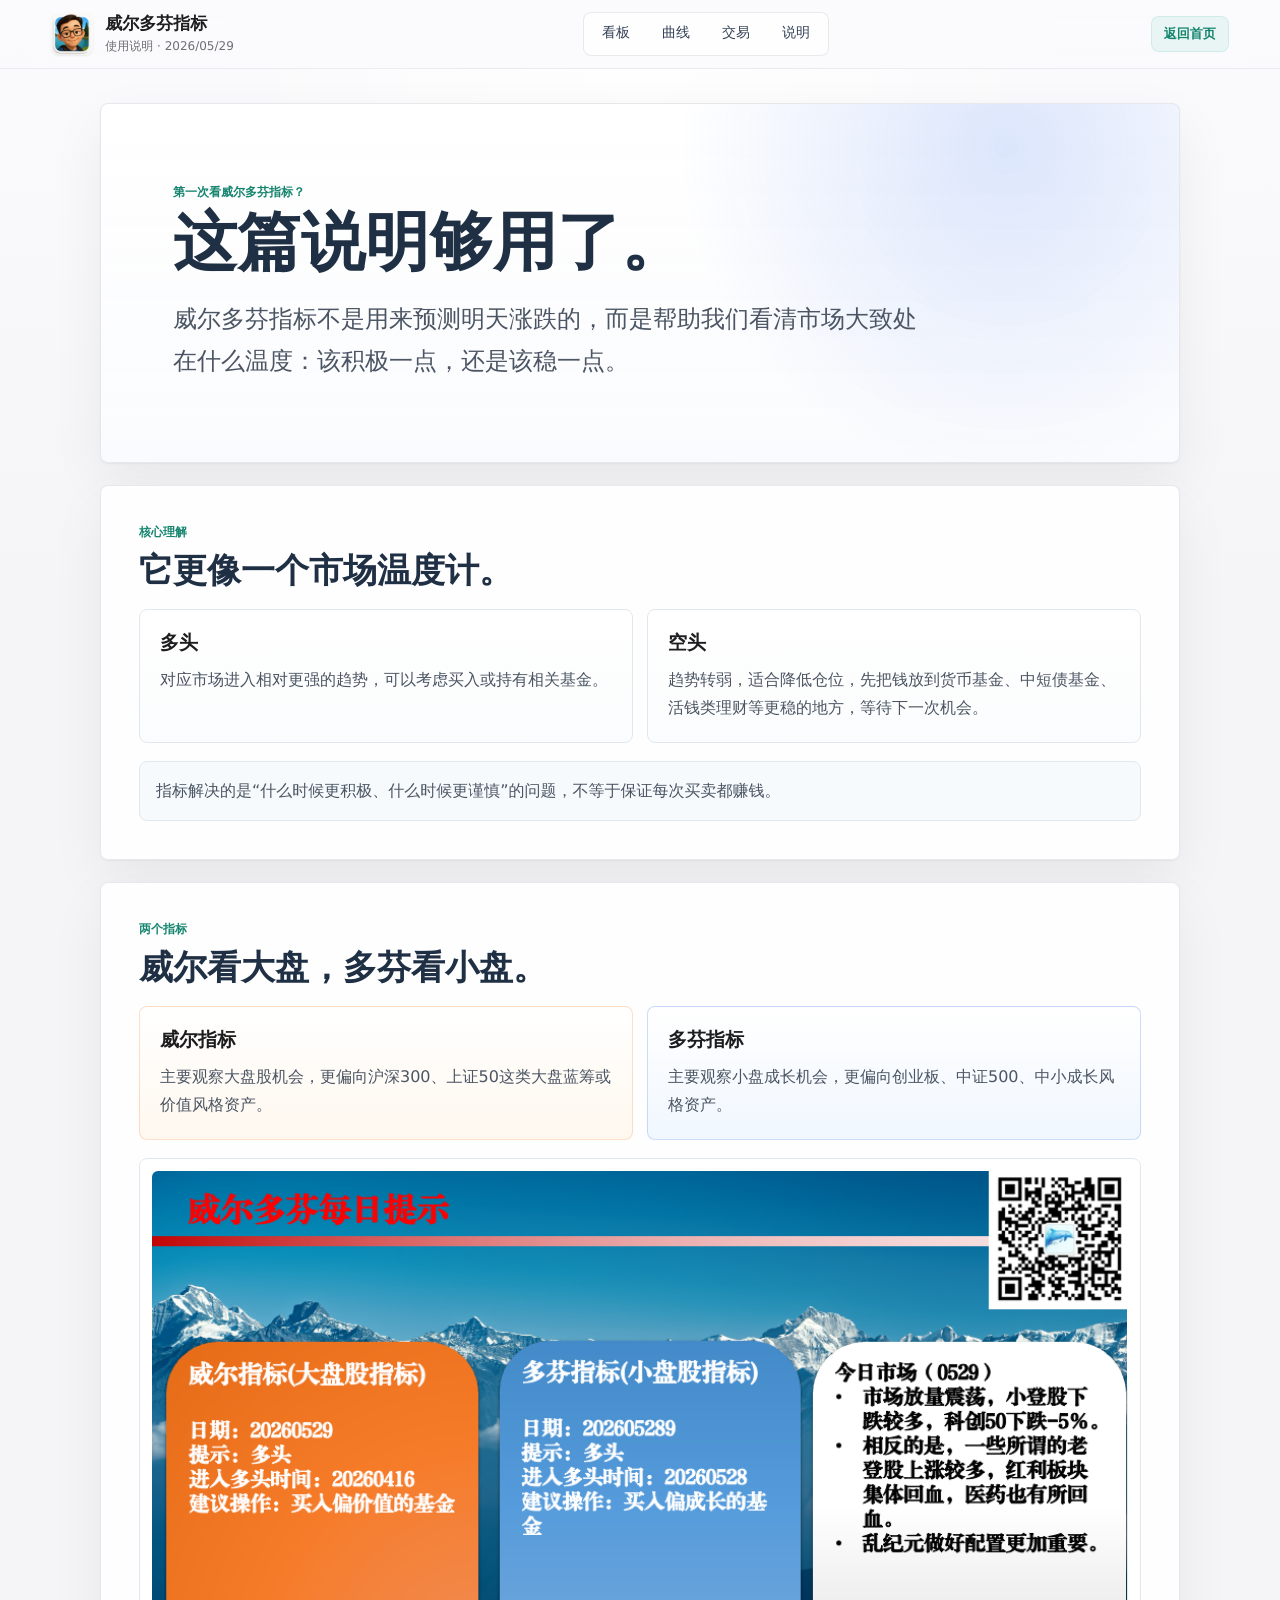
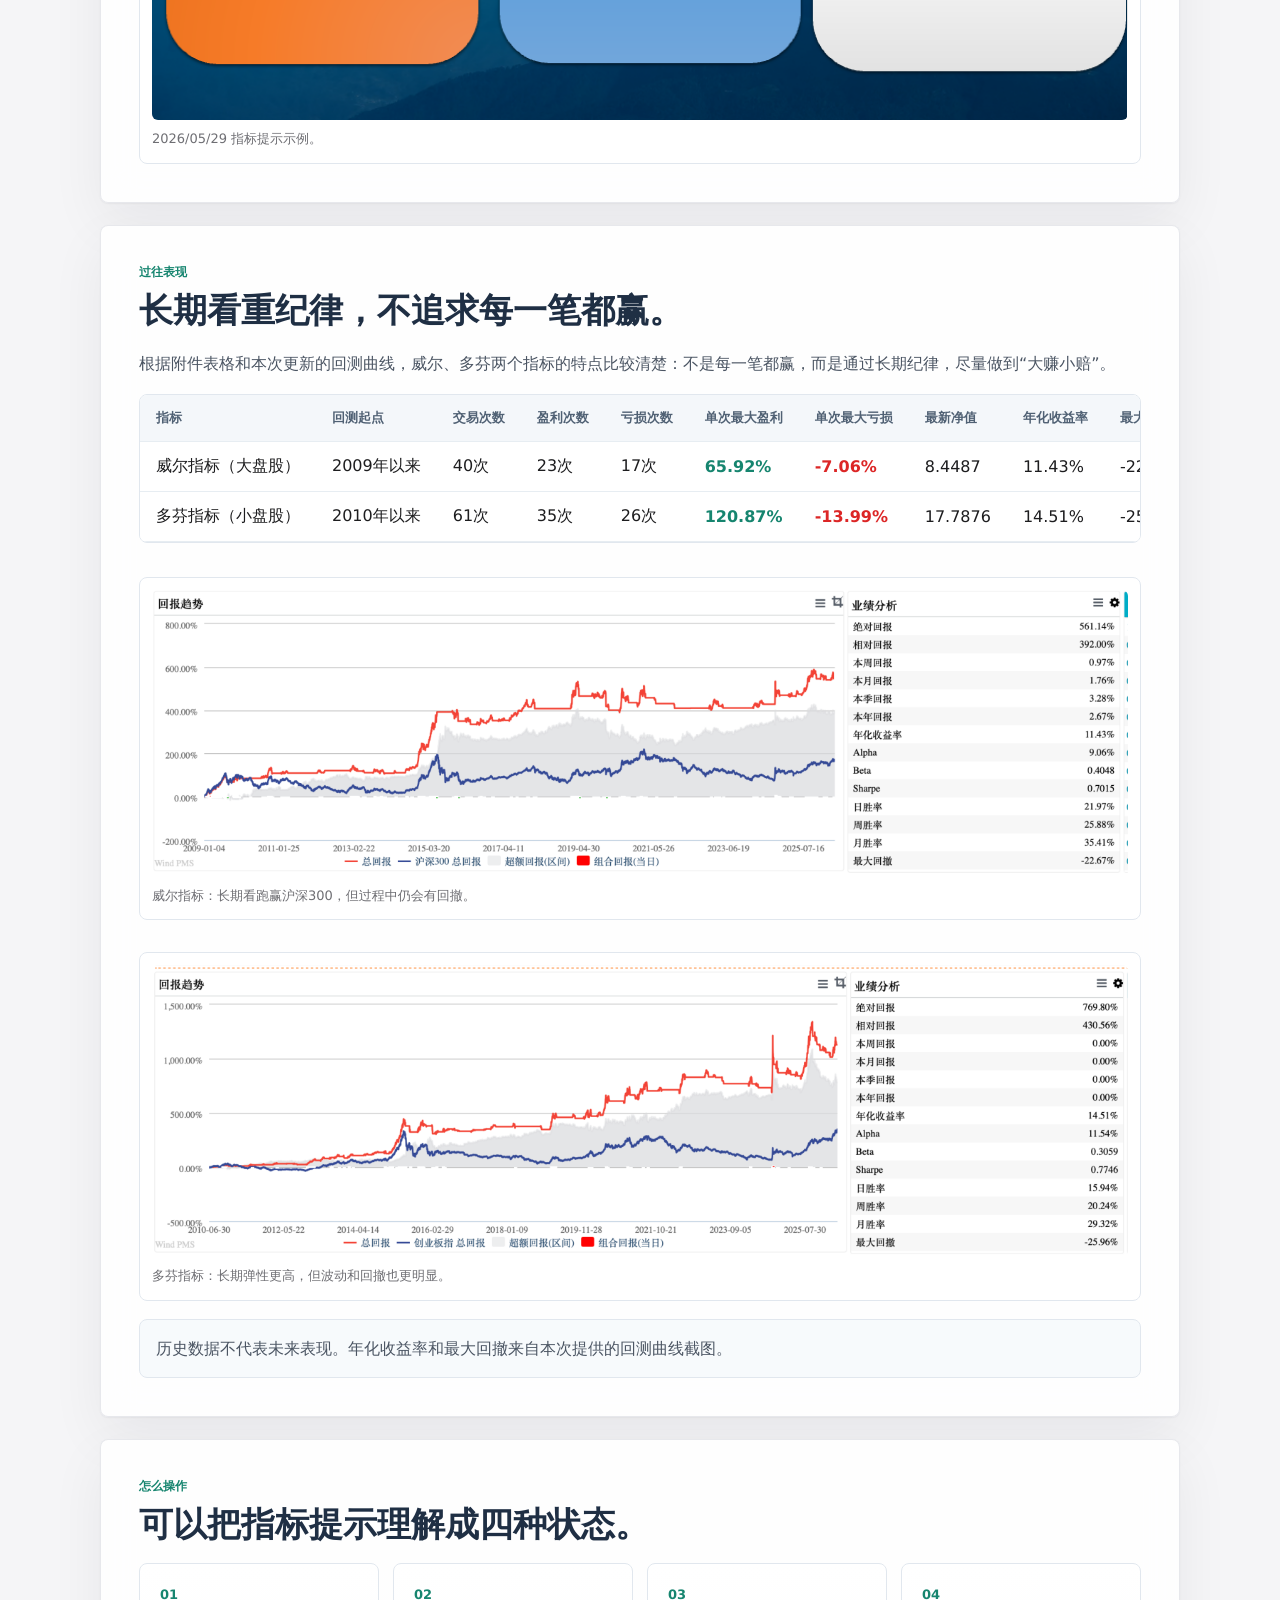
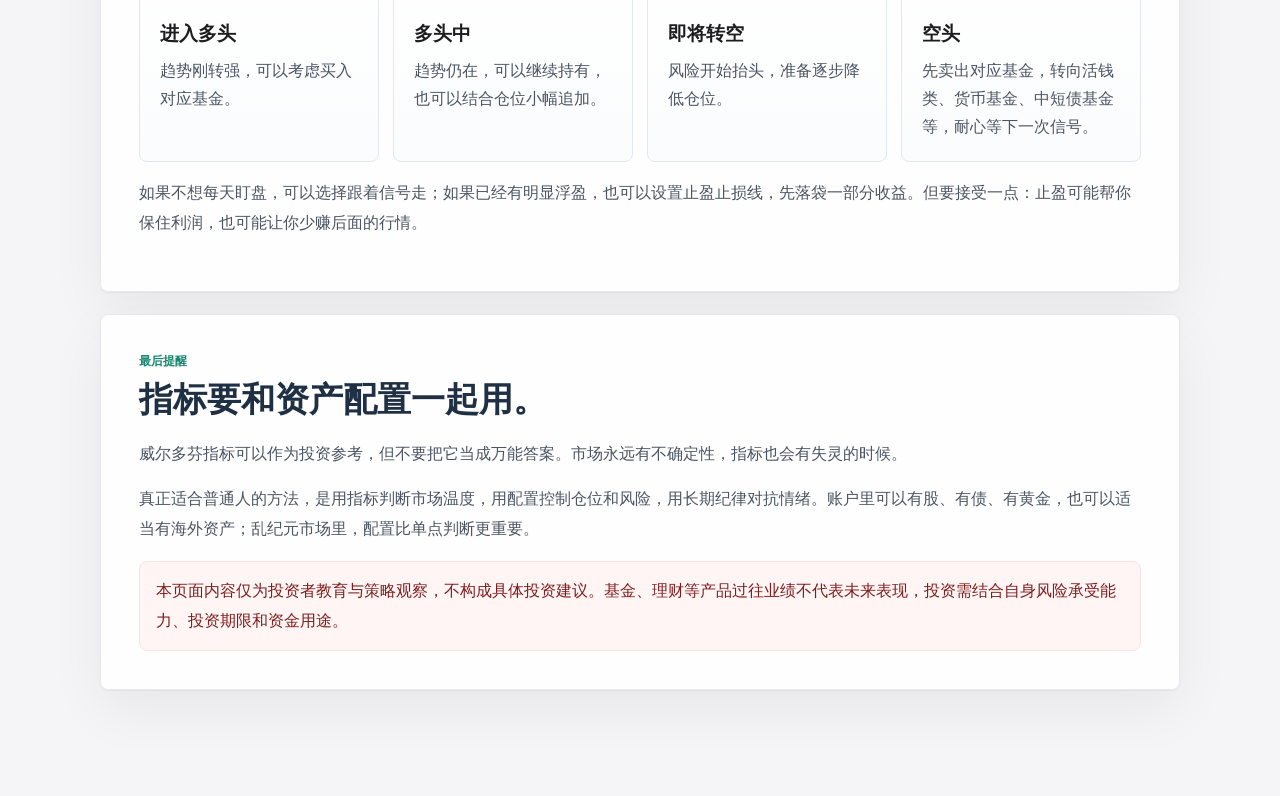
==== guide.html @ 6c005b2b "refine metrics trades and guide page" ====
<!doctype html>
<html lang="zh-CN">
  <head>
    <meta charset="utf-8" />
    <meta name="viewport" content="width=device-width, initial-scale=1" />
    <meta name="description" content="威尔多芬指标完整使用说明：指标含义、威尔与多芬区别、回测表现和使用方法。" />
    <title>使用说明 · 威尔多芬指标</title>
    <link rel="stylesheet" href="./public/styles.css" />
  </head>
  <body class="guide-page">
    <header class="topbar">
      <a class="brand" href="./index.html#overview" aria-label="返回威尔多芬指标首页">
        <img class="brand-mark" src="./public/assets/logo.jpeg" alt="" />
        <span>
          <strong>威尔多芬指标</strong>
          <small>使用说明 · 2026/05/29</small>
        </span>
      </a>
      <nav class="desktop-nav" aria-label="说明页导航">
        <a href="./index.html#overview">看板</a>
        <a href="./index.html#chart">曲线</a>
        <a href="./index.html#trades">交易</a>
        <a href="#top">说明</a>
      </nav>
      <a class="update-pill" href="./index.html#guide">返回首页</a>
    </header>

    <main class="guide-main" id="top">
      <section class="guide-hero">
        <p class="eyebrow">第一次看威尔多芬指标？</p>
        <h1>这篇说明够用了。</h1>
        <p>
          威尔多芬指标不是用来预测明天涨跌的，而是帮助我们看清市场大致处在什么温度：该积极一点，还是该稳一点。
        </p>
      </section>

      <section class="guide-section">
        <div class="guide-section-head">
          <p class="eyebrow">核心理解</p>
          <h2>它更像一个市场温度计。</h2>
        </div>
        <div class="guide-two-col">
          <article>
            <h3>多头</h3>
            <p>对应市场进入相对更强的趋势，可以考虑买入或持有相关基金。</p>
          </article>
          <article>
            <h3>空头</h3>
            <p>趋势转弱，适合降低仓位，先把钱放到货币基金、中短债基金、活钱类理财等更稳的地方，等待下一次机会。</p>
          </article>
        </div>
        <p class="guide-note">指标解决的是“什么时候更积极、什么时候更谨慎”的问题，不等于保证每次买卖都赚钱。</p>
      </section>

      <section class="guide-section">
        <div class="guide-section-head">
          <p class="eyebrow">两个指标</p>
          <h2>威尔看大盘，多芬看小盘。</h2>
        </div>
        <div class="guide-two-col">
          <article class="weiler-soft">
            <h3>威尔指标</h3>
            <p>主要观察大盘股机会，更偏向沪深300、上证50这类大盘蓝筹或价值风格资产。</p>
          </article>
          <article class="duofen-soft">
            <h3>多芬指标</h3>
            <p>主要观察小盘成长机会，更偏向创业板、中证500、中小成长风格资产。</p>
          </article>
        </div>
        <figure class="guide-figure">
          <img src="./public/assets/guide/daily-example.png" alt="威尔多芬每日提示示例图" />
          <figcaption>2026/05/29 指标提示示例。</figcaption>
        </figure>
      </section>

      <section class="guide-section">
        <div class="guide-section-head">
          <p class="eyebrow">过往表现</p>
          <h2>长期看重纪律，不追求每一笔都赢。</h2>
        </div>
        <p class="guide-copy">
          根据附件表格和本次更新的回测曲线，威尔、多芬两个指标的特点比较清楚：不是每一笔都赢，而是通过长期纪律，尽量做到“大赚小赔”。
        </p>
        <div class="guide-table-wrap">
          <table>
            <thead>
              <tr>
                <th>指标</th>
                <th>回测起点</th>
                <th>交易次数</th>
                <th>盈利次数</th>
                <th>亏损次数</th>
                <th>单次最大盈利</th>
                <th>单次最大亏损</th>
                <th>最新净值</th>
                <th>年化收益率</th>
                <th>最大回撤</th>
              </tr>
            </thead>
            <tbody>
              <tr>
                <td>威尔指标（大盘股）</td>
                <td>2009年以来</td>
                <td>40次</td>
                <td>23次</td>
                <td>17次</td>
                <td class="positive">65.92%</td>
                <td class="negative">-7.06%</td>
                <td>8.4487</td>
                <td>11.43%</td>
                <td>-22.67%</td>
              </tr>
              <tr>
                <td>多芬指标（小盘股）</td>
                <td>2010年以来</td>
                <td>61次</td>
                <td>35次</td>
                <td>26次</td>
                <td class="positive">120.87%</td>
                <td class="negative">-13.99%</td>
                <td>17.7876</td>
                <td>14.51%</td>
                <td>-25.96%</td>
              </tr>
            </tbody>
          </table>
        </div>
        <div class="guide-chart-grid">
          <figure class="guide-figure">
            <img src="./public/assets/guide/weiler-backtest.png" alt="威尔指标回测曲线" />
            <figcaption>威尔指标：长期看跑赢沪深300，但过程中仍会有回撤。</figcaption>
          </figure>
          <figure class="guide-figure">
            <img src="./public/assets/guide/duofen-backtest.png" alt="多芬指标回测曲线" />
            <figcaption>多芬指标：长期弹性更高，但波动和回撤也更明显。</figcaption>
          </figure>
        </div>
        <p class="guide-note">历史数据不代表未来表现。年化收益率和最大回撤来自本次提供的回测曲线截图。</p>
      </section>

      <section class="guide-section">
        <div class="guide-section-head">
          <p class="eyebrow">怎么操作</p>
          <h2>可以把指标提示理解成四种状态。</h2>
        </div>
        <div class="guide-steps">
          <article>
            <span>01</span>
            <h3>进入多头</h3>
            <p>趋势刚转强，可以考虑买入对应基金。</p>
          </article>
          <article>
            <span>02</span>
            <h3>多头中</h3>
            <p>趋势仍在，可以继续持有，也可以结合仓位小幅追加。</p>
          </article>
          <article>
            <span>03</span>
            <h3>即将转空</h3>
            <p>风险开始抬头，准备逐步降低仓位。</p>
          </article>
          <article>
            <span>04</span>
            <h3>空头</h3>
            <p>先卖出对应基金，转向活钱类、货币基金、中短债基金等，耐心等下一次信号。</p>
          </article>
        </div>
        <p class="guide-copy">
          如果不想每天盯盘，可以选择跟着信号走；如果已经有明显浮盈，也可以设置止盈止损线，先落袋一部分收益。但要接受一点：止盈可能帮你保住利润，也可能让你少赚后面的行情。
        </p>
      </section>

      <section class="guide-section">
        <div class="guide-section-head">
          <p class="eyebrow">最后提醒</p>
          <h2>指标要和资产配置一起用。</h2>
        </div>
        <p class="guide-copy">
          威尔多芬指标可以作为投资参考，但不要把它当成万能答案。市场永远有不确定性，指标也会有失灵的时候。
        </p>
        <p class="guide-copy">
          真正适合普通人的方法，是用指标判断市场温度，用配置控制仓位和风险，用长期纪律对抗情绪。账户里可以有股、有债、有黄金，也可以适当有海外资产；乱纪元市场里，配置比单点判断更重要。
        </p>
        <p class="guide-risk">
          本页面内容仅为投资者教育与策略观察，不构成具体投资建议。基金、理财等产品过往业绩不代表未来表现，投资需结合自身风险承受能力、投资期限和资金用途。
        </p>
      </section>
    </main>

    <nav class="mobile-nav" aria-label="移动端导航">
      <a href="./index.html#overview">看板</a>
      <a href="./index.html#chart">曲线</a>
      <a href="./index.html#trades">交易</a>
      <a href="#top">说明</a>
    </nav>
  </body>
</html>
---- public/styles.css ----
:root {
  color-scheme: light;
  --ink: #1d1d1f;
  --muted: #6e6e73;
  --line: #e5e7eb;
  --paper: #f5f5f7;
  --surface: #ffffff;
  --navy: #203d5c;
  --green: #16856f;
  --orange: #f97316;
  --orange-soft: #fff1e8;
  --blue: #2563eb;
  --blue-soft: #edf5ff;
  --red: #dc2626;
  --shadow: 0 18px 50px rgba(25, 45, 70, 0.08);
  --soft-shadow: 0 1px 2px rgba(15, 23, 42, 0.05), 0 20px 55px rgba(15, 23, 42, 0.06);
}

* {
  box-sizing: border-box;
}

html {
  scroll-behavior: smooth;
  scroll-padding-top: 88px;
}

body {
  margin: 0;
  color: var(--ink);
  background:
    radial-gradient(circle at 50% 0%, rgba(255, 255, 255, 0.92) 0, rgba(245, 245, 247, 0) 420px),
    linear-gradient(180deg, #fbfbfd 0%, #f5f5f7 580px),
    var(--paper);
  font-family:
    ui-sans-serif, system-ui, -apple-system, BlinkMacSystemFont, "SF Pro Display", "Segoe UI",
    "PingFang SC", "Microsoft YaHei", sans-serif;
  -webkit-font-smoothing: antialiased;
  text-rendering: geometricPrecision;
}

a {
  color: inherit;
  text-decoration: none;
}

button,
select {
  font: inherit;
}

.topbar {
  position: sticky;
  top: 0;
  z-index: 20;
  display: flex;
  align-items: center;
  justify-content: space-between;
  gap: 24px;
  min-height: 68px;
  padding: 12px clamp(18px, 4vw, 56px);
  background: rgba(251, 251, 253, 0.82);
  border-bottom: 1px solid rgba(229, 231, 235, 0.78);
  backdrop-filter: saturate(180%) blur(22px);
}

.brand {
  display: flex;
  align-items: center;
  gap: 12px;
  min-width: 210px;
}

.brand-mark {
  width: 42px;
  height: 42px;
  display: block;
  object-fit: cover;
  background: #ffffff;
  border-radius: 8px;
  box-shadow: 0 1px 2px rgba(15, 23, 42, 0.08);
}

.brand strong,
.brand small {
  display: block;
}

.brand strong {
  font-size: 17px;
}

.brand small {
  color: var(--muted);
  margin-top: 2px;
  font-size: 12px;
}

.desktop-nav {
  display: flex;
  align-items: center;
  justify-content: center;
  gap: 4px;
  padding: 4px;
  background: rgba(255, 255, 255, 0.72);
  border: 1px solid rgba(229, 231, 235, 0.9);
  border-radius: 8px;
  box-shadow: inset 0 1px 0 rgba(255, 255, 255, 0.74);
}

.desktop-nav a {
  padding: 8px 14px;
  border-radius: 6px;
  color: #334155;
  font-size: 14px;
}

.desktop-nav a:hover {
  background: rgba(245, 245, 247, 0.92);
  color: var(--navy);
}

.update-pill {
  white-space: nowrap;
  padding: 8px 12px;
  color: var(--green);
  background: rgba(232, 246, 243, 0.9);
  border: 1px solid rgba(204, 235, 228, 0.88);
  border-radius: 8px;
  font-size: 13px;
  font-weight: 700;
}

main {
  width: min(1180px, calc(100% - 32px));
  margin: 0 auto;
  padding: 34px 0 106px;
}

.overview {
  display: grid;
  grid-template-columns: minmax(0, 0.96fr) minmax(460px, 1.04fr);
  align-items: stretch;
  gap: 18px;
  min-height: 430px;
}

.overview-copy {
  display: flex;
  flex-direction: column;
  justify-content: center;
  padding: 42px;
  background: rgba(255, 255, 255, 0.86);
  border: 1px solid rgba(229, 231, 235, 0.92);
  border-radius: 8px;
  box-shadow: var(--soft-shadow);
  backdrop-filter: blur(18px);
}

.eyebrow {
  margin: 0 0 10px;
  color: var(--green);
  font-size: 12px;
  font-weight: 800;
  letter-spacing: 0;
}

h1,
h2,
h3,
p {
  overflow-wrap: anywhere;
}

h1 {
  max-width: 720px;
  margin: 0;
  color: #1f2f44;
  font-size: clamp(36px, 5vw, 64px);
  line-height: 1.03;
  font-weight: 800;
}

h2 {
  margin: 0;
  color: #1f2f44;
  font-size: clamp(25px, 3vw, 34px);
  line-height: 1.18;
}

h3 {
  margin: 0 0 10px;
  font-size: 19px;
}

.lead {
  margin: 22px 0 0;
  max-width: 680px;
  color: #4b5563;
  font-size: 17px;
  line-height: 1.8;
}

.hero-actions {
  display: flex;
  gap: 10px;
  margin-top: 28px;
}

.mode-button,
.segment {
  border: 1px solid #d7dde5;
  background: rgba(255, 255, 255, 0.92);
  color: #334155;
  cursor: pointer;
  transition: 0.18s ease;
}

.mode-button:hover,
.segment:hover {
  border-color: #b7c3d0;
  background: #f8fafc;
}

.mode-button {
  min-width: 86px;
  padding: 10px 18px;
  border-radius: 8px;
  font-weight: 800;
}

.mode-button.active,
.segment.active {
  color: white;
  background: linear-gradient(180deg, #2f5a85, #214565);
  border-color: #214565;
  box-shadow: inset 0 1px 0 rgba(255, 255, 255, 0.18), 0 8px 18px rgba(32, 61, 92, 0.16);
}

.signal-board {
  display: grid;
  grid-template-columns: 1fr;
  gap: 16px;
}

.signal-panel {
  display: flex;
  flex-direction: column;
  justify-content: space-between;
  min-height: 206px;
  padding: 28px;
  border-radius: 8px;
  border: 1px solid rgba(255, 255, 255, 0.42);
  box-shadow: var(--soft-shadow);
}

.signal-panel.active-signal {
  outline: 3px solid rgba(35, 71, 109, 0.18);
  outline-offset: 3px;
}

.signal-panel > div:first-child {
  display: flex;
  align-items: flex-start;
  justify-content: space-between;
  gap: 18px;
}

.signal-panel strong {
  font-size: clamp(38px, 5vw, 58px);
  line-height: 1;
}

.panel-label {
  font-size: 24px;
  font-weight: 900;
}

.signal-panel dl {
  display: grid;
  grid-template-columns: 1fr 1fr;
  gap: 12px;
  margin: 24px 0 0;
}

.signal-panel dt {
  color: rgba(255, 255, 255, 0.76);
  font-size: 13px;
}

.signal-panel dd {
  margin: 5px 0 0;
  color: white;
  font-size: 18px;
  font-weight: 800;
}

.signal-panel p {
  margin: 20px 0 0;
  color: rgba(255, 255, 255, 0.92);
  line-height: 1.7;
}

.signal-weiler {
  color: white;
  background:
    linear-gradient(135deg, rgba(120, 45, 12, 0.18), rgba(255, 255, 255, 0) 46%),
    linear-gradient(135deg, #dc5a13, #f97316 58%, #ffb179);
}

.signal-duofen {
  color: white;
  background:
    linear-gradient(135deg, rgba(13, 42, 92, 0.22), rgba(255, 255, 255, 0) 48%),
    linear-gradient(135deg, #1d5fb8, #2563eb 62%, #75b7ff);
}

.daily-image-band {
  margin-top: 22px;
  padding: 18px;
  background: rgba(255, 255, 255, 0.78);
  border: 1px solid rgba(229, 231, 235, 0.92);
  border-radius: 8px;
  box-shadow: var(--soft-shadow);
  backdrop-filter: blur(18px);
}

.daily-image-band img {
  display: block;
  width: 100%;
  height: auto;
  aspect-ratio: 16 / 9;
  max-height: 520px;
  object-fit: contain;
  border-radius: 6px;
  background: #0b4f72;
}

.section {
  scroll-margin-top: 88px;
  margin-top: 24px;
  padding: clamp(22px, 4vw, 34px);
  background: rgba(255, 255, 255, 0.86);
  border: 1px solid rgba(229, 231, 235, 0.92);
  border-radius: 8px;
  box-shadow: var(--soft-shadow);
  backdrop-filter: blur(18px);
}

.section-heading {
  display: flex;
  align-items: flex-end;
  justify-content: space-between;
  gap: 20px;
  margin-bottom: 22px;
}

.segmented {
  display: flex;
  gap: 4px;
  padding: 4px;
  background: #f2f4f7;
  border: 1px solid #dfe5ec;
  border-radius: 8px;
}

.segment {
  min-width: 72px;
  padding: 9px 14px;
  border-radius: 6px;
  font-weight: 800;
}

.chart-surface {
  position: relative;
  min-height: 386px;
  padding: 16px;
  background: linear-gradient(180deg, #ffffff, #fbfcfd);
  border: 1px solid #e1e7ee;
  border-radius: 8px;
}

#navChart {
  display: block;
  width: 100%;
  height: 366px;
}

.chart-tooltip {
  position: absolute;
  min-width: 176px;
  padding: 10px 12px;
  background: rgba(24, 35, 49, 0.94);
  color: white;
  border-radius: 8px;
  font-size: 13px;
  pointer-events: none;
  transform: translate(-50%, calc(-100% - 12px));
}

.chart-tooltip strong,
.chart-tooltip span {
  display: block;
}

.chart-tooltip span {
  margin-top: 4px;
  color: #dbeafe;
}

.metrics-panel {
  display: grid;
  grid-template-columns: repeat(4, minmax(0, 1fr));
  gap: 12px;
  margin-top: 14px;
}

.metric {
  display: flex;
  flex-direction: column;
  justify-content: center;
  min-height: 106px;
  padding: 18px;
  position: relative;
  overflow: hidden;
  border: 1px solid rgba(225, 231, 238, 0.96);
  border-radius: 8px;
  background:
    linear-gradient(180deg, rgba(255, 255, 255, 0.96), rgba(249, 251, 253, 0.96)),
    #ffffff;
  box-shadow: 0 12px 32px rgba(31, 47, 68, 0.06);
}

.metric::before {
  content: "";
  position: absolute;
  inset: 0 auto 0 0;
  width: 3px;
  background: linear-gradient(180deg, rgba(22, 133, 111, 0.88), rgba(37, 99, 235, 0.76));
}

.metric-primary {
  grid-column: span 2;
  min-height: 128px;
  color: white;
  background:
    radial-gradient(circle at 82% 8%, rgba(255, 255, 255, 0.24), rgba(255, 255, 255, 0) 34%),
    linear-gradient(135deg, #203d5c, #2d638f 54%, #6a9bc6);
  border-color: rgba(255, 255, 255, 0.26);
}

.metric-primary::before {
  width: 0;
}

.metric span {
  color: var(--muted);
  font-size: 13px;
}

.metric strong {
  margin-top: 6px;
  color: #203d5c;
  font-size: 24px;
}

.metric small {
  margin-top: 7px;
  color: #758399;
  font-size: 12px;
  line-height: 1.4;
}

.metric-primary span,
.metric-primary small,
.metric-primary strong {
  color: white;
}

.metric-primary span,
.metric-primary small {
  opacity: 0.82;
}

.metric-primary strong {
  font-size: clamp(30px, 4vw, 42px);
  line-height: 1.05;
}

.metric.compact strong {
  font-size: 21px;
}

.body-copy {
  margin: 14px 0 0;
  color: #4b5563;
  font-size: 16px;
  line-height: 1.8;
}

.trade-extremes {
  display: grid;
  grid-template-columns: 1fr 1fr;
  gap: 12px;
}

.trade-extremes article {
  min-height: 132px;
  padding: 18px;
  background: linear-gradient(180deg, #ffffff, #fbfcfd);
  border: 1px solid #e1e7ee;
  border-radius: 8px;
}

.trade-extremes span,
.trade-extremes small {
  display: block;
  color: var(--muted);
}

.trade-extremes strong {
  display: block;
  margin: 12px 0;
  font-size: 28px;
}

.trade-extremes article:first-child strong {
  color: var(--green);
}

.trade-extremes article:last-child strong {
  color: var(--red);
}

.trade-tools {
  display: flex;
  align-items: center;
  gap: 10px;
  flex-wrap: wrap;
}

.mini-segmented {
  display: flex;
  gap: 4px;
  padding: 4px;
  background: #f2f4f7;
  border: 1px solid #dfe5ec;
  border-radius: 8px;
}

.mini-segment {
  min-width: 64px;
  padding: 8px 12px;
  color: #334155;
  background: transparent;
  border: 0;
  border-radius: 6px;
  cursor: pointer;
  font-weight: 800;
}

.mini-segment.active {
  color: white;
  background: linear-gradient(180deg, #2f5a85, #214565);
  box-shadow: 0 6px 14px rgba(32, 61, 92, 0.14);
}

.select-label {
  display: flex;
  align-items: center;
  gap: 8px;
  color: var(--muted);
  font-size: 13px;
}

select {
  min-width: 90px;
  padding: 9px 30px 9px 10px;
  color: var(--ink);
  background: #ffffff;
  border: 1px solid #d7dde5;
  border-radius: 8px;
}

.table-wrap {
  overflow-x: auto;
  border: 1px solid #e1e7ee;
  border-radius: 8px;
}

table {
  width: 100%;
  min-width: 700px;
  border-collapse: collapse;
  background: white;
}

th,
td {
  padding: 14px 16px;
  text-align: left;
  border-bottom: 1px solid #e7edf2;
  white-space: nowrap;
}

th {
  color: #506174;
  background: #f4f7fa;
  font-size: 13px;
}

tbody tr:hover {
  background: #f8fafc;
}

.positive {
  color: var(--green);
  font-weight: 900;
}

.negative {
  color: var(--red);
  font-weight: 900;
}

.tag {
  display: inline-flex;
  align-items: center;
  min-width: 48px;
  justify-content: center;
  padding: 4px 8px;
  border-radius: 6px;
  font-size: 12px;
  font-weight: 800;
}

.tag.win {
  color: #0f766e;
  background: #e8f6f3;
}

.tag.loss {
  color: #b91c1c;
  background: #fff0f0;
}

.trade-cards {
  display: none;
}

.guide-grid {
  display: grid;
  grid-template-columns: repeat(3, 1fr);
  gap: 14px;
  margin-top: 20px;
}

.guide-lead {
  max-width: 820px;
  margin: 14px 0 0;
  color: #4b5563;
  font-size: 16px;
  line-height: 1.8;
}

.guide-grid article {
  padding: 18px;
  border: 1px solid #e1e7ee;
  border-radius: 8px;
  background: linear-gradient(180deg, #ffffff, #fbfcfd);
}

.guide-grid p {
  margin: 0;
  color: #4b5563;
  line-height: 1.75;
}

.guide-link {
  display: inline-flex;
  align-items: center;
  margin-top: 20px;
  padding: 10px 14px;
  color: white;
  background: linear-gradient(180deg, #2f5a85, #214565);
  border-radius: 8px;
  font-weight: 800;
  box-shadow: 0 10px 22px rgba(32, 61, 92, 0.14);
}

.disclaimer {
  margin: 22px 0 0;
  padding-top: 18px;
  color: var(--muted);
  border-top: 1px solid #e7edf2;
  font-size: 13px;
}

.mobile-nav {
  display: none;
}

.site-stats {
  display: grid;
  grid-template-columns: minmax(0, 0.58fr) minmax(0, 1fr);
  gap: 16px;
  align-items: start;
  margin-top: 18px;
  padding: 18px 20px;
  background:
    linear-gradient(180deg, rgba(255, 255, 255, 0.92), rgba(250, 251, 253, 0.92)),
    #ffffff;
  border: 1px solid rgba(229, 231, 235, 0.96);
  border-radius: 8px;
  box-shadow: var(--soft-shadow);
  backdrop-filter: blur(18px);
}

.stats-grid {
  display: grid;
  grid-template-columns: repeat(3, minmax(0, 1fr));
  gap: 10px;
}

.stats-grid article {
  min-height: 88px;
  padding: 14px;
  background: linear-gradient(180deg, #ffffff, #fbfcfd);
  border: 1px solid #e1e7ee;
  border-radius: 8px;
}

.stats-grid span,
.stats-grid small {
  display: block;
}

.stats-grid article > span {
  color: var(--muted);
  font-size: 12px;
}

.stats-grid strong {
  display: block;
  margin: 8px 0 5px;
  color: #1f2f44;
  font-size: clamp(19px, 2.2vw, 24px);
  line-height: 1.05;
}

.stats-grid small {
  color: var(--muted);
  font-size: 11px;
  line-height: 1.5;
}

.guide-main {
  width: min(1080px, calc(100% - 32px));
}

.guide-hero {
  min-height: 360px;
  display: flex;
  flex-direction: column;
  justify-content: center;
  padding: clamp(34px, 6vw, 72px);
  background:
    radial-gradient(circle at 84% 12%, rgba(37, 99, 235, 0.16), rgba(37, 99, 235, 0) 34%),
    linear-gradient(180deg, rgba(255, 255, 255, 0.94), rgba(250, 251, 253, 0.9));
  border: 1px solid rgba(229, 231, 235, 0.92);
  border-radius: 8px;
  box-shadow: var(--soft-shadow);
}

.guide-hero p:not(.eyebrow) {
  max-width: 760px;
  margin: 22px 0 0;
  color: #4b5563;
  font-size: clamp(18px, 2.6vw, 24px);
  line-height: 1.75;
}

.guide-section {
  margin-top: 22px;
  padding: clamp(24px, 4vw, 38px);
  background: rgba(255, 255, 255, 0.88);
  border: 1px solid rgba(229, 231, 235, 0.92);
  border-radius: 8px;
  box-shadow: var(--soft-shadow);
  backdrop-filter: blur(18px);
}

.guide-section-head {
  max-width: 820px;
  margin-bottom: 18px;
}

.guide-copy,
.guide-note,
.guide-risk {
  color: #4b5563;
  font-size: 16px;
  line-height: 1.85;
}

.guide-note,
.guide-risk {
  margin: 18px 0 0;
  padding: 14px 16px;
  background: #f7fafc;
  border: 1px solid #e1e7ee;
  border-radius: 8px;
}

.guide-risk {
  color: #7f1d1d;
  background: #fff5f5;
  border-color: #fee2e2;
}

.guide-two-col,
.guide-chart-grid,
.guide-steps {
  display: grid;
  gap: 14px;
}

.guide-two-col {
  grid-template-columns: repeat(2, minmax(0, 1fr));
}

.guide-two-col article,
.guide-steps article {
  padding: 20px;
  background: linear-gradient(180deg, #ffffff, #fbfcfd);
  border: 1px solid #e1e7ee;
  border-radius: 8px;
}

.guide-two-col p,
.guide-steps p {
  margin: 0;
  color: #4b5563;
  line-height: 1.75;
}

.weiler-soft {
  border-color: rgba(249, 115, 22, 0.22) !important;
  background:
    linear-gradient(180deg, rgba(255, 255, 255, 0.96), rgba(255, 247, 237, 0.9)),
    #ffffff !important;
}

.duofen-soft {
  border-color: rgba(37, 99, 235, 0.22) !important;
  background:
    linear-gradient(180deg, rgba(255, 255, 255, 0.96), rgba(239, 246, 255, 0.9)),
    #ffffff !important;
}

.guide-figure {
  margin: 18px 0 0;
  padding: 12px;
  background: #ffffff;
  border: 1px solid #e1e7ee;
  border-radius: 8px;
}

.guide-figure img {
  display: block;
  width: 100%;
  height: auto;
  border-radius: 6px;
}

.guide-figure figcaption {
  margin-top: 10px;
  color: var(--muted);
  font-size: 13px;
  line-height: 1.6;
}

.guide-table-wrap {
  margin-top: 16px;
  overflow-x: auto;
  border: 1px solid #e1e7ee;
  border-radius: 8px;
}

.guide-chart-grid {
  grid-template-columns: 1fr;
  margin-top: 16px;
}

.guide-steps {
  grid-template-columns: repeat(4, minmax(0, 1fr));
}

.guide-steps span {
  display: inline-flex;
  margin-bottom: 18px;
  color: var(--green);
  font-size: 13px;
  font-weight: 900;
}

@media (max-width: 920px) {
  .topbar {
    min-height: 64px;
    padding: 10px 16px;
  }

  .desktop-nav,
  .update-pill {
    display: none;
  }

  main {
    width: min(100% - 24px, 760px);
    padding: 18px 0 84px;
  }

  .overview,
  .guide-grid,
  .guide-two-col,
  .guide-steps,
  .site-stats {
    grid-template-columns: 1fr;
  }

  .overview-copy {
    padding: 26px;
  }

  .signal-panel {
    min-height: 186px;
    padding: 22px;
  }

  .signal-panel:not(.active-signal) {
    display: none;
  }

  .panel-label {
    font-size: 21px;
  }

  .daily-image-band {
    padding: 10px;
  }

  .section-heading {
    align-items: flex-start;
    flex-direction: column;
  }

  .segmented,
  .trade-tools {
    width: 100%;
  }

  .segment {
    flex: 1;
  }

  .metrics-panel {
    grid-template-columns: repeat(2, minmax(0, 1fr));
  }

  .metric-primary {
    grid-column: span 1;
  }

  .chart-surface {
    min-height: 320px;
    padding: 10px;
  }

  #navChart {
    height: 300px;
  }

  .table-wrap {
    display: none;
  }

  .trade-cards {
    display: grid;
    gap: 10px;
  }

  .trade-card {
    padding: 14px;
    background: linear-gradient(180deg, #ffffff, #fbfcfd);
    border: 1px solid #e1e7ee;
    border-radius: 8px;
  }

  .trade-card-top,
  .trade-card-grid {
    display: flex;
    align-items: center;
    justify-content: space-between;
    gap: 12px;
  }

  .trade-card-top strong {
    font-size: 18px;
  }

  .trade-card-grid {
    margin-top: 10px;
    color: var(--muted);
    font-size: 13px;
  }

  .mobile-nav {
    position: fixed;
    right: 12px;
    bottom: 12px;
    left: 12px;
    z-index: 30;
    display: grid;
    grid-template-columns: repeat(4, 1fr);
    padding: 6px;
    background: rgba(255, 255, 255, 0.94);
    border: 1px solid rgba(229, 231, 235, 0.92);
    border-radius: 8px;
    box-shadow: 0 14px 38px rgba(25, 45, 70, 0.16);
    backdrop-filter: blur(16px);
  }

  .stats-grid {
    grid-template-columns: repeat(2, minmax(0, 1fr));
  }

  .guide-hero {
    min-height: 300px;
  }

  .mobile-nav a {
    padding: 10px 8px;
    text-align: center;
    color: #334155;
    border-radius: 6px;
    font-size: 13px;
    font-weight: 800;
  }

  .mobile-nav a:active {
    background: #edf4f9;
  }
}

@media (max-width: 560px) {
  .brand {
    min-width: 0;
  }

  .brand small {
    display: none;
  }

  .overview-copy,
  .section,
  .guide-section,
  .site-stats {
    padding: 20px;
  }

  .signal-panel dl,
  .trade-extremes,
  .metrics-panel,
  .stats-grid {
    grid-template-columns: 1fr;
  }

  .signal-panel strong {
    font-size: 42px;
  }

  .signal-panel p {
    font-size: 14px;
  }

  .daily-image-band img {
    max-height: 360px;
  }

  .trade-tools {
    display: grid;
    grid-template-columns: 1fr 1fr;
  }

  .mini-segmented {
    grid-column: 1 / -1;
  }

  .select-label {
    align-items: stretch;
    flex-direction: column;
    gap: 5px;
  }

  select {
    width: 100%;
  }
}
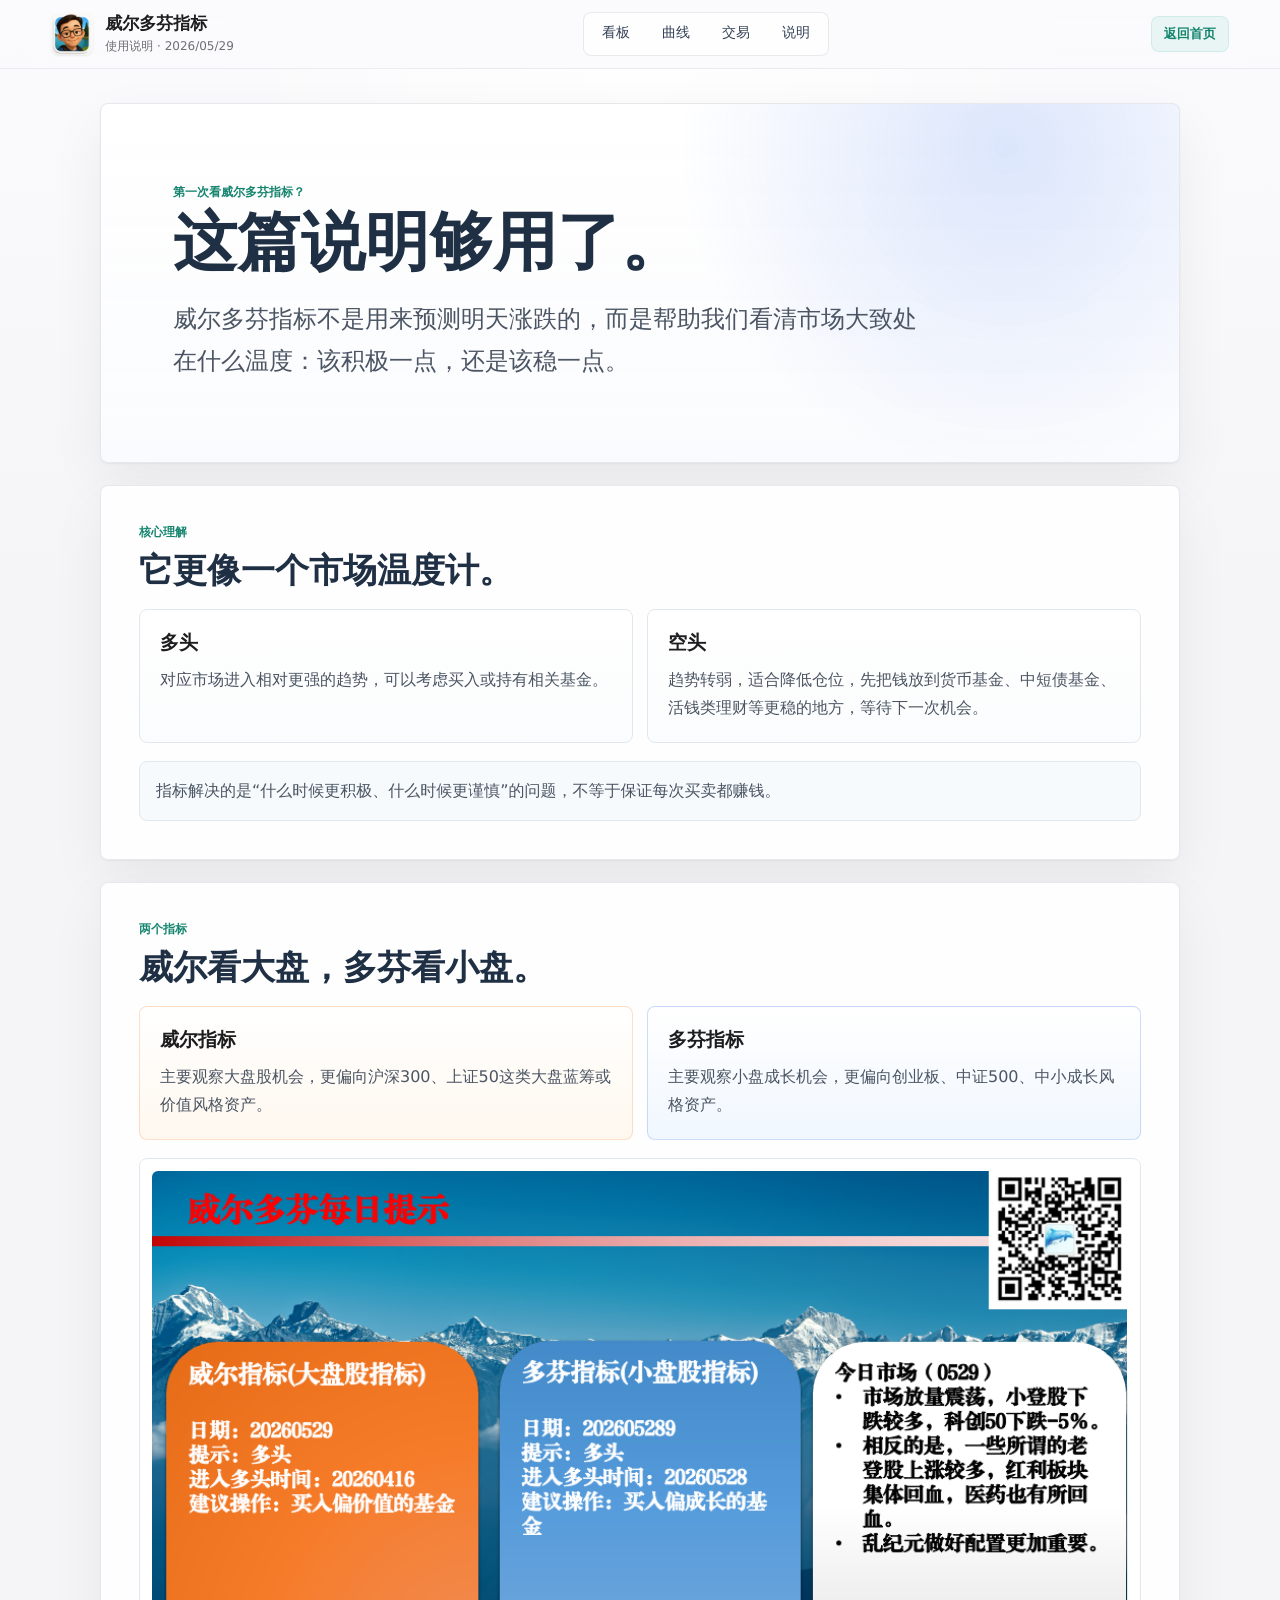
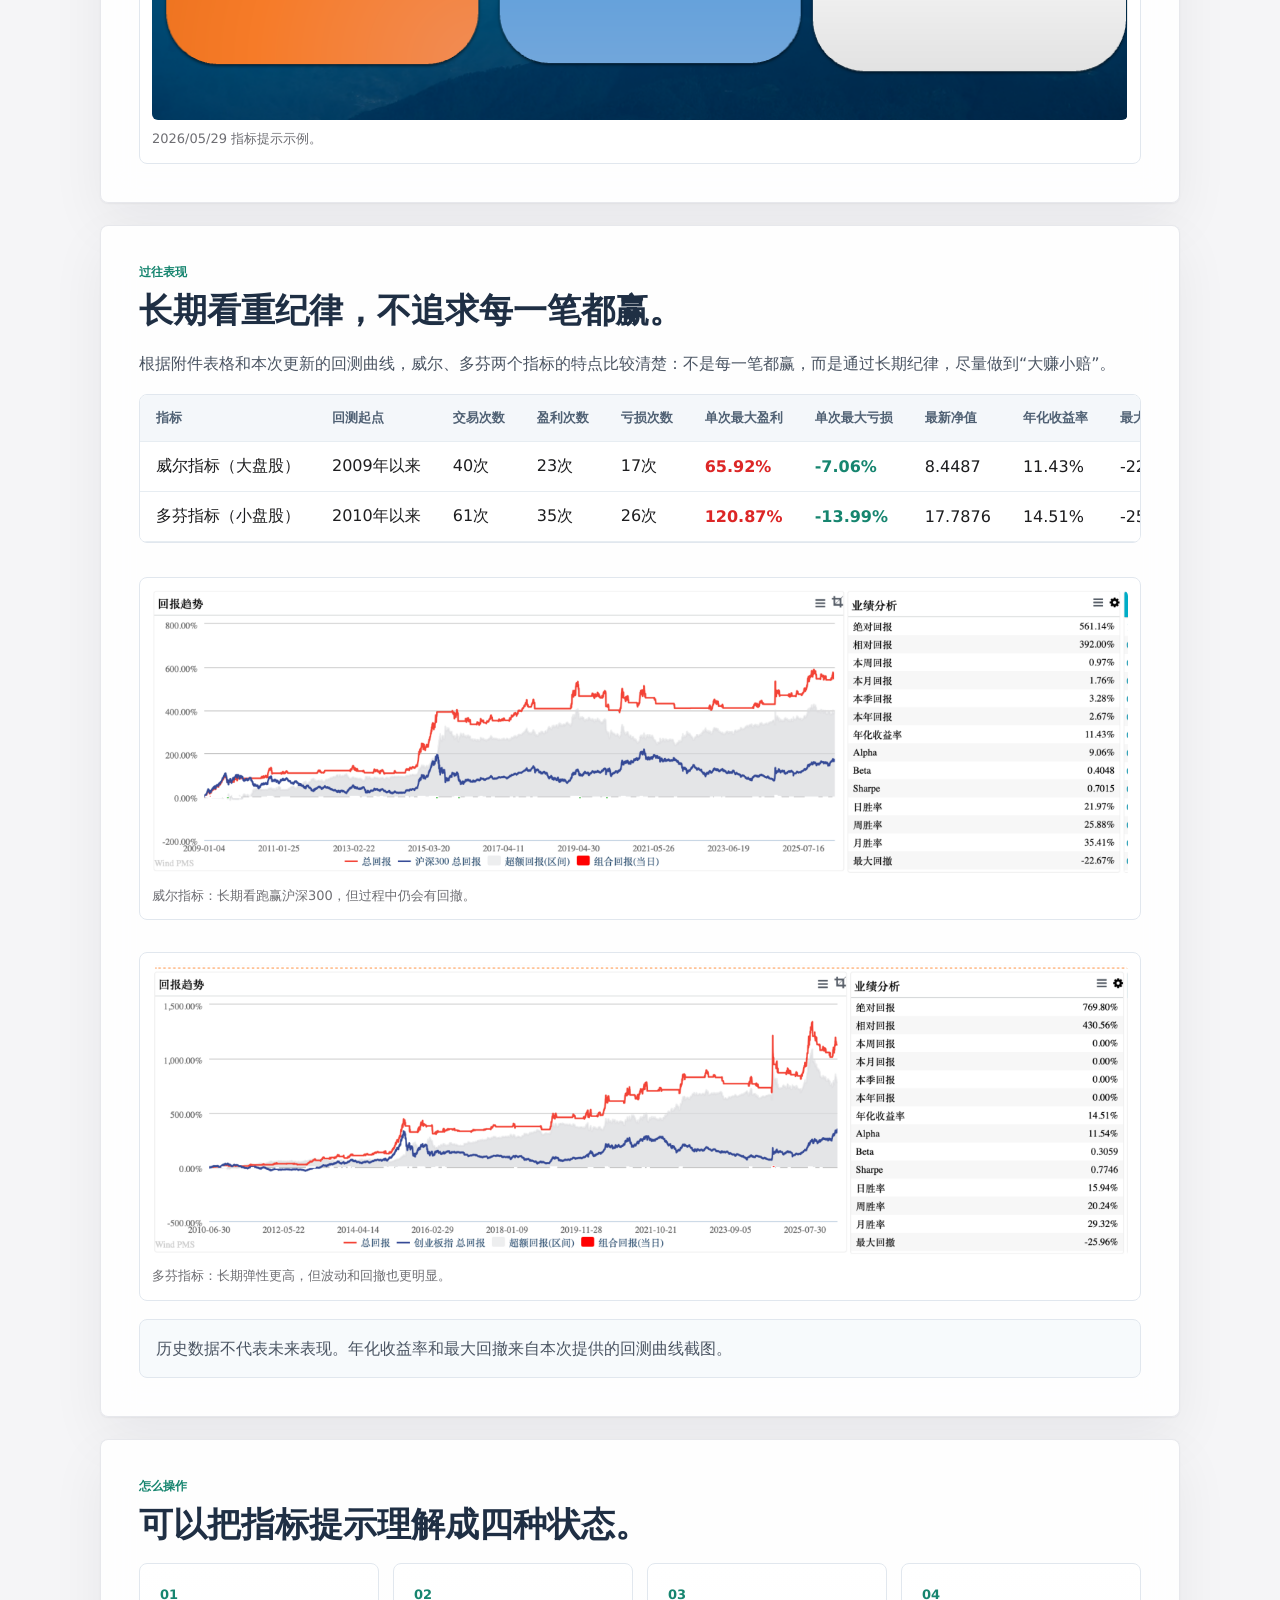
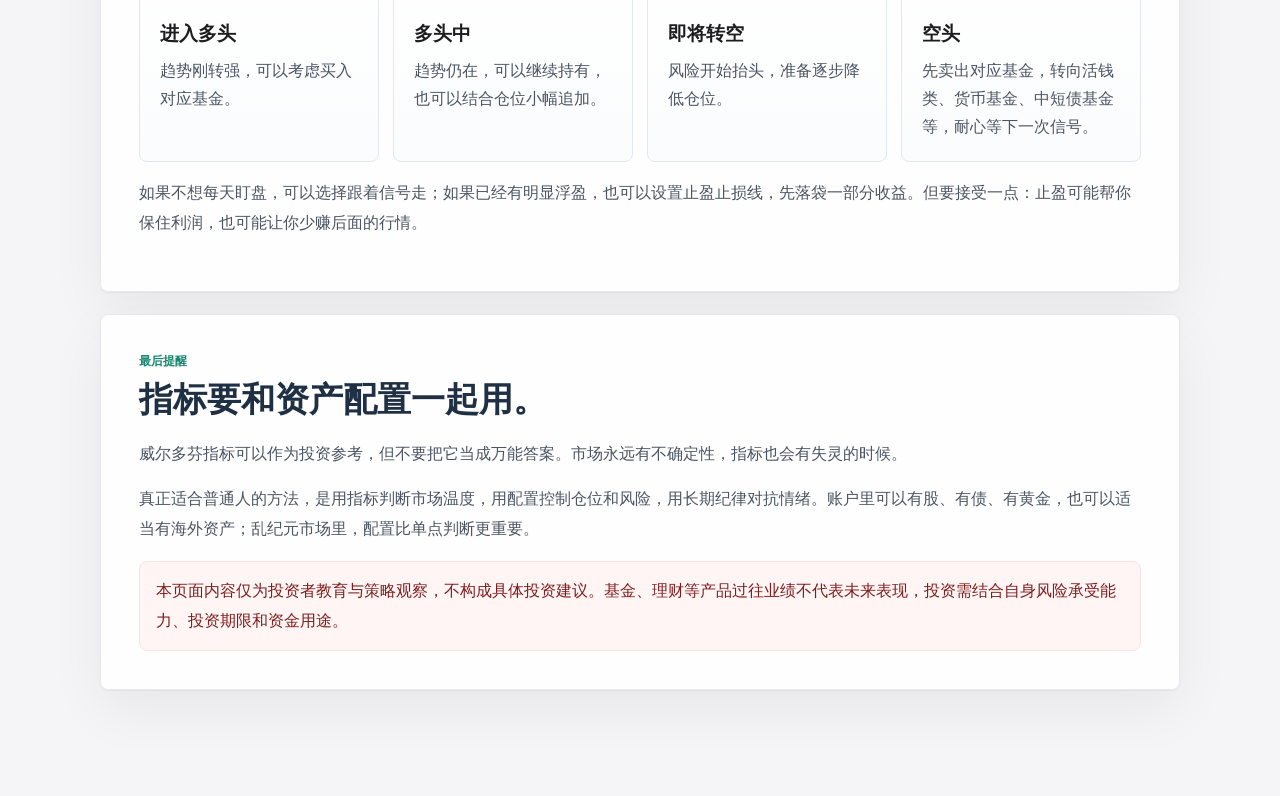
==== commit e02ecec7: "use www domain for search indexing" ====
--- a/guide.html
+++ b/guide.html
@@ -4,6 +4,28 @@
     <meta charset="utf-8" />
     <meta name="viewport" content="width=device-width, initial-scale=1" />
     <meta name="description" content="威尔多芬指标完整使用说明：指标含义、威尔与多芬区别、回测表现和使用方法。" />
+    <meta name="robots" content="index, follow" />
+    <link rel="canonical" href="https://www.weierduofen.cn/guide.html" />
+    <link rel="icon" href="./public/assets/favicon.ico" sizes="any" />
+    <link rel="icon" type="image/png" sizes="32x32" href="./public/assets/favicon-32x32.png" />
+    <link rel="icon" type="image/png" sizes="16x16" href="./public/assets/favicon-16x16.png" />
+    <link rel="apple-touch-icon" sizes="180x180" href="./public/assets/apple-touch-icon.png" />
+    <link rel="manifest" href="./manifest.webmanifest" />
+    <meta name="theme-color" content="#f97316" />
+    <meta name="apple-mobile-web-app-title" content="威尔多芬指标" />
+    <meta property="og:type" content="article" />
+    <meta property="og:site_name" content="威尔多芬指标" />
+    <meta property="og:title" content="使用说明 · 威尔多芬指标" />
+    <meta property="og:description" content="第一次看威尔多芬指标？这篇说明够用了。" />
+    <meta property="og:url" content="https://www.weierduofen.cn/guide.html" />
+    <meta property="og:image" content="https://www.weierduofen.cn/public/assets/social-card.png" />
+    <meta property="og:image:secure_url" content="https://www.weierduofen.cn/public/assets/social-card.png" />
+    <meta property="og:image:width" content="1200" />
+    <meta property="og:image:height" content="630" />
+    <meta name="twitter:card" content="summary_large_image" />
+    <meta name="twitter:title" content="使用说明 · 威尔多芬指标" />
+    <meta name="twitter:description" content="第一次看威尔多芬指标？这篇说明够用了。" />
+    <meta name="twitter:image" content="https://www.weierduofen.cn/public/assets/social-card.png" />
     <title>使用说明 · 威尔多芬指标</title>
     <link rel="stylesheet" href="./public/styles.css" />
   </head>
--- a/public/styles.css
+++ b/public/styles.css
@@ -614,12 +614,12 @@
 }
 
 .positive {
+  color: var(--red);
+  font-weight: 900;
+}
+
+.negative {
   color: var(--green);
-  font-weight: 900;
-}
-
-.negative {
-  color: var(--red);
   font-weight: 900;
 }
 
@@ -635,13 +635,13 @@
 }
 
 .tag.win {
+  color: #b91c1c;
+  background: #fff0f0;
+}
+
+.tag.loss {
   color: #0f766e;
   background: #e8f6f3;
-}
-
-.tag.loss {
-  color: #b91c1c;
-  background: #fff0f0;
 }
 
 .trade-cards {
